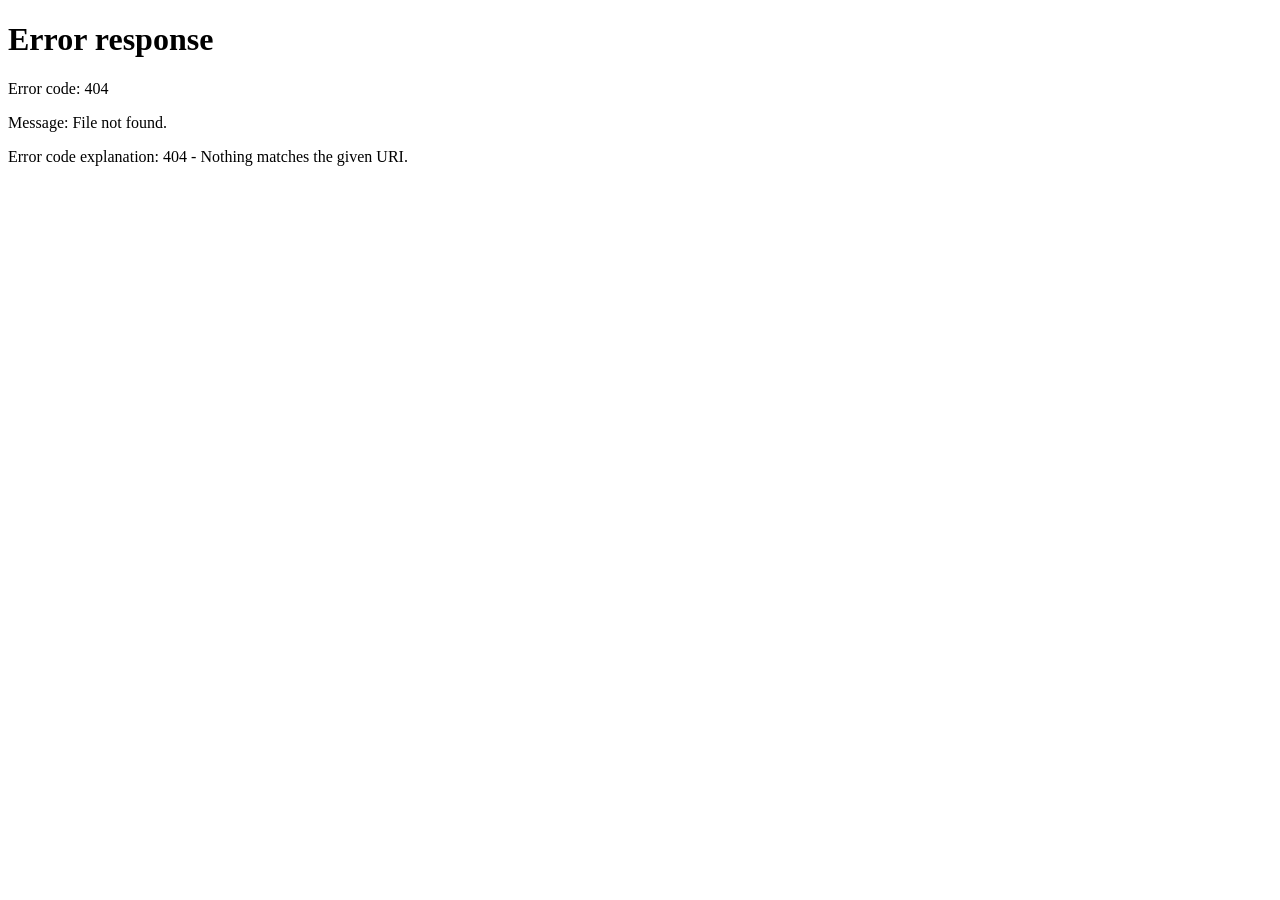
==== index.html @ 17469f65 "Create index.html" ====
<!doctype html>
<html lang="en">

<head>
  <meta charset="utf-8">
  <title>FoodConnect</title>
  <meta name="viewport" content="width=device-width,initial-scale=1">
  <meta http-equiv="refresh" content="0; url=about.html">
</head>

<body></body>

</html>
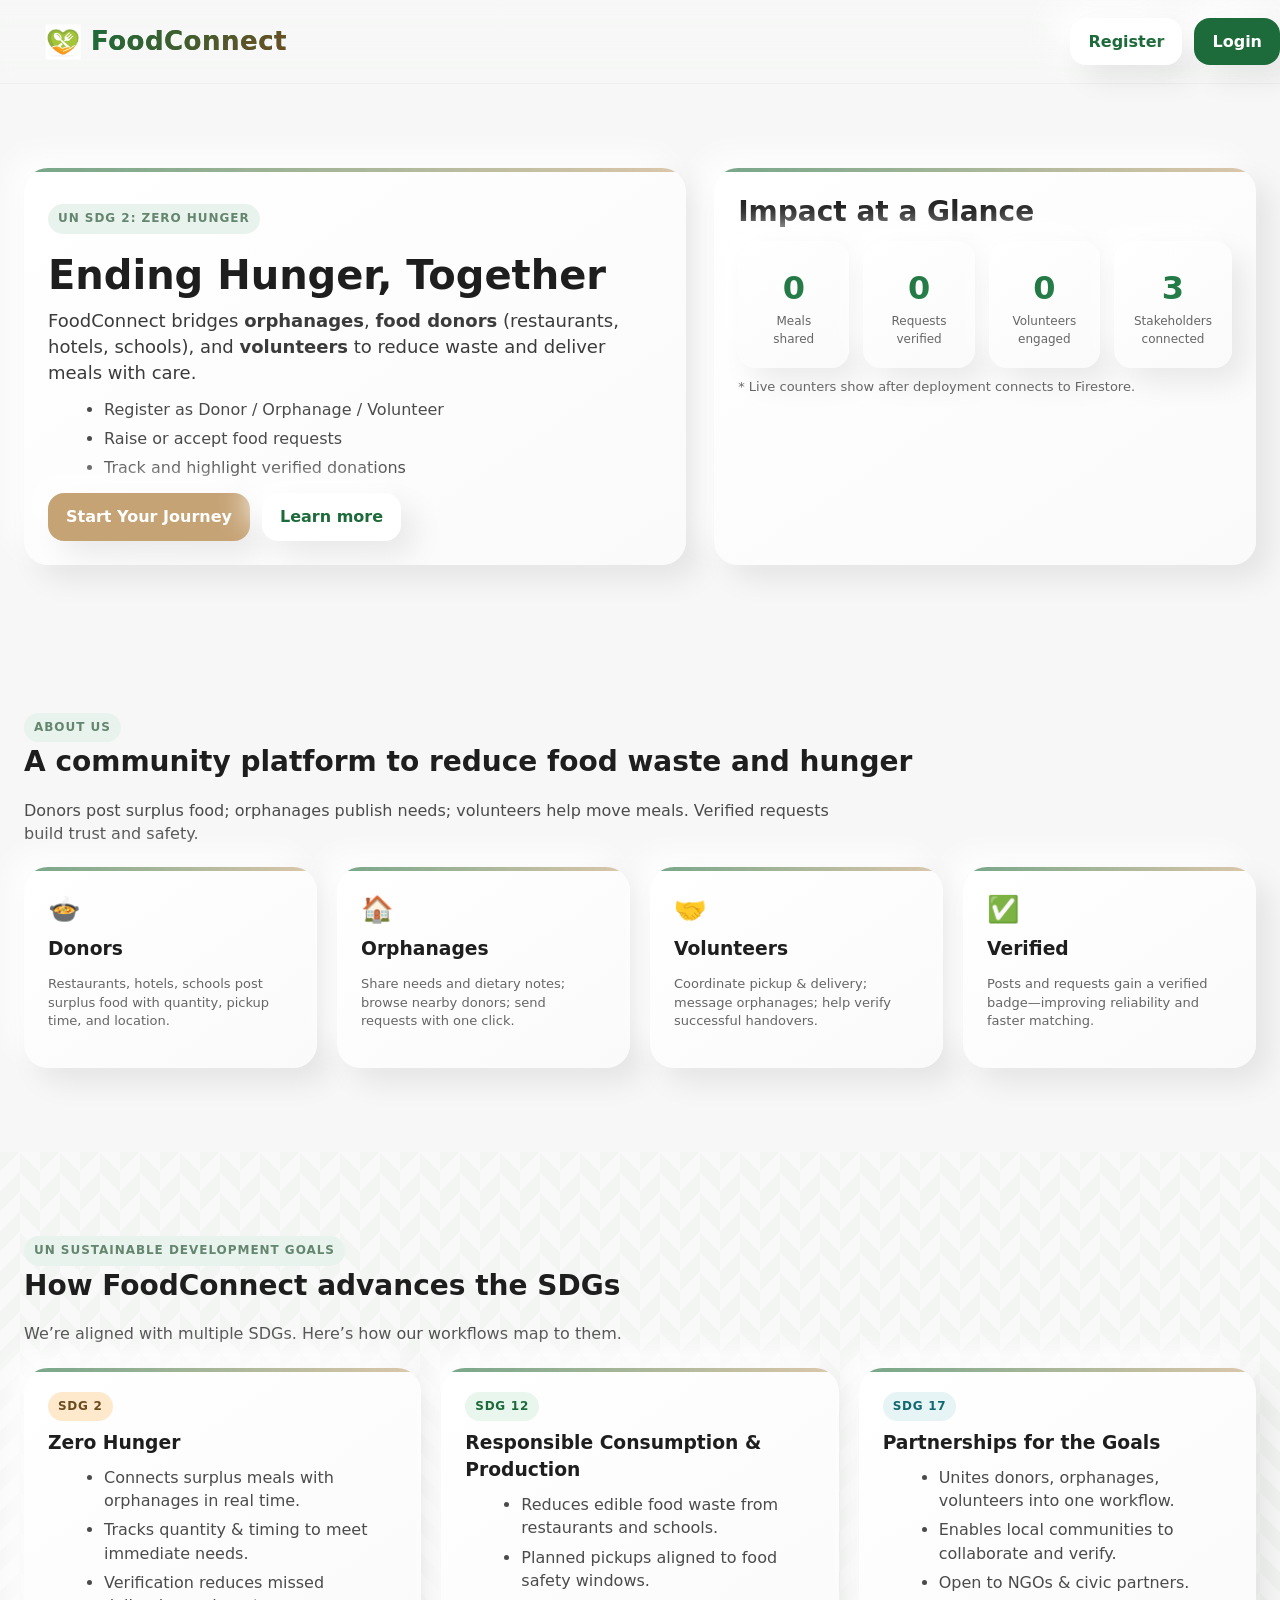
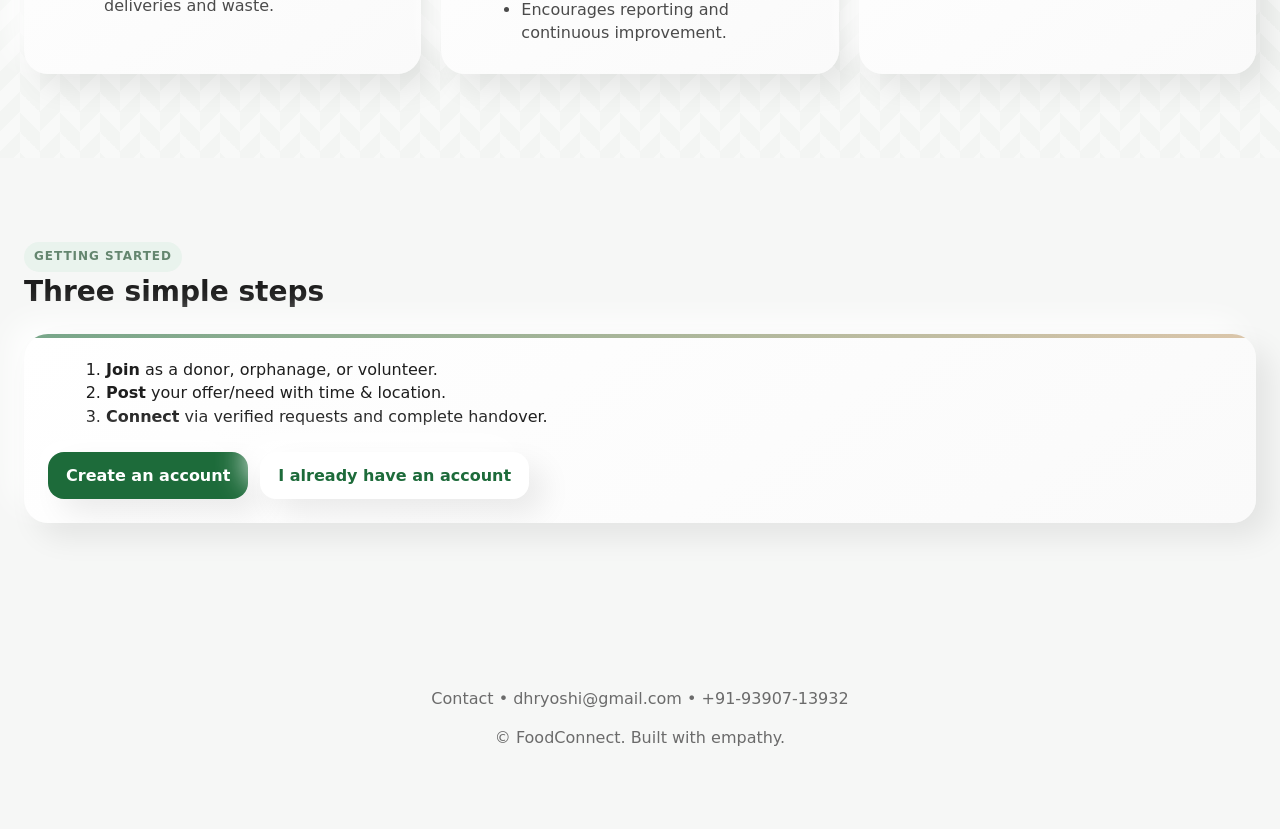
==== commit 3bf03ea7: "Update index.html" ====
--- a/index.html
+++ b/index.html
@@ -6,6 +6,7 @@
   <title>FoodConnect</title>
   <meta name="viewport" content="width=device-width,initial-scale=1">
   <meta http-equiv="refresh" content="0; url=about.html">
+  <link rel="icon" href="foodconnect-logo.png">
 </head>
 
 <body></body>
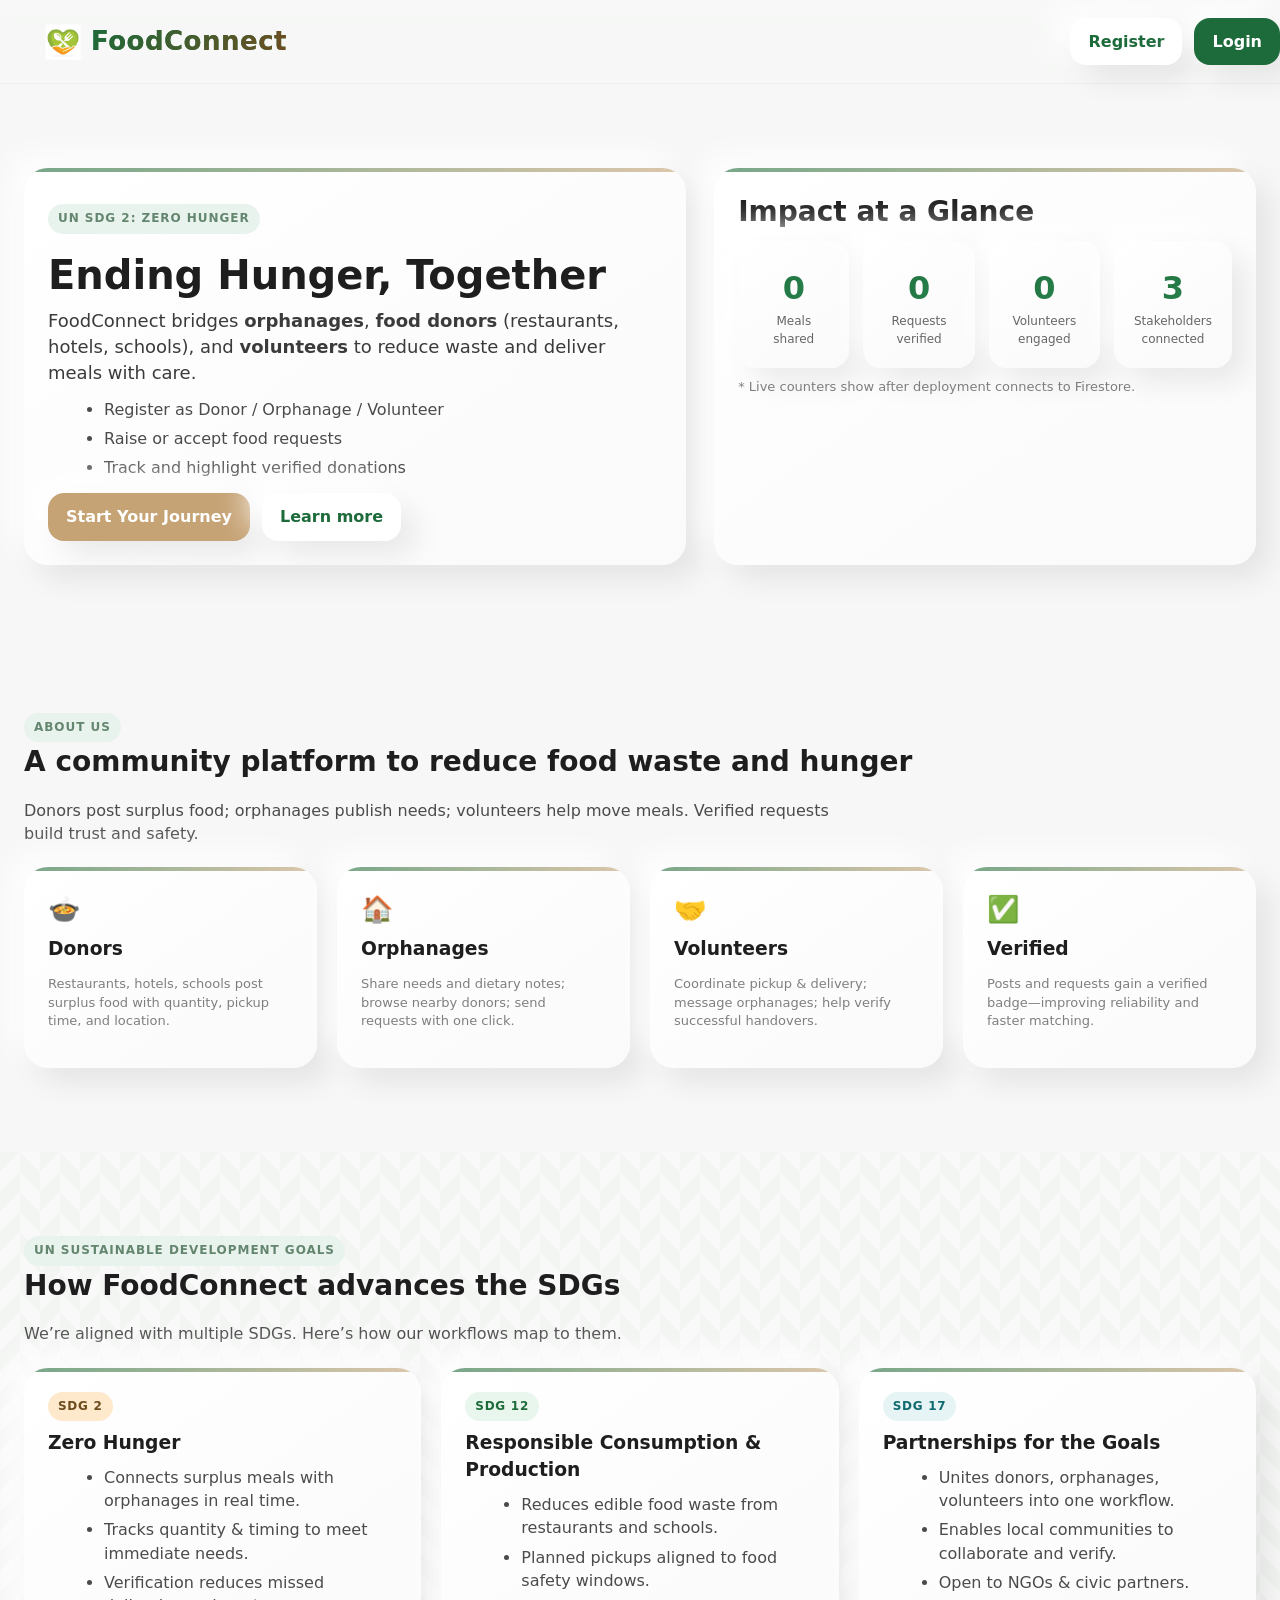
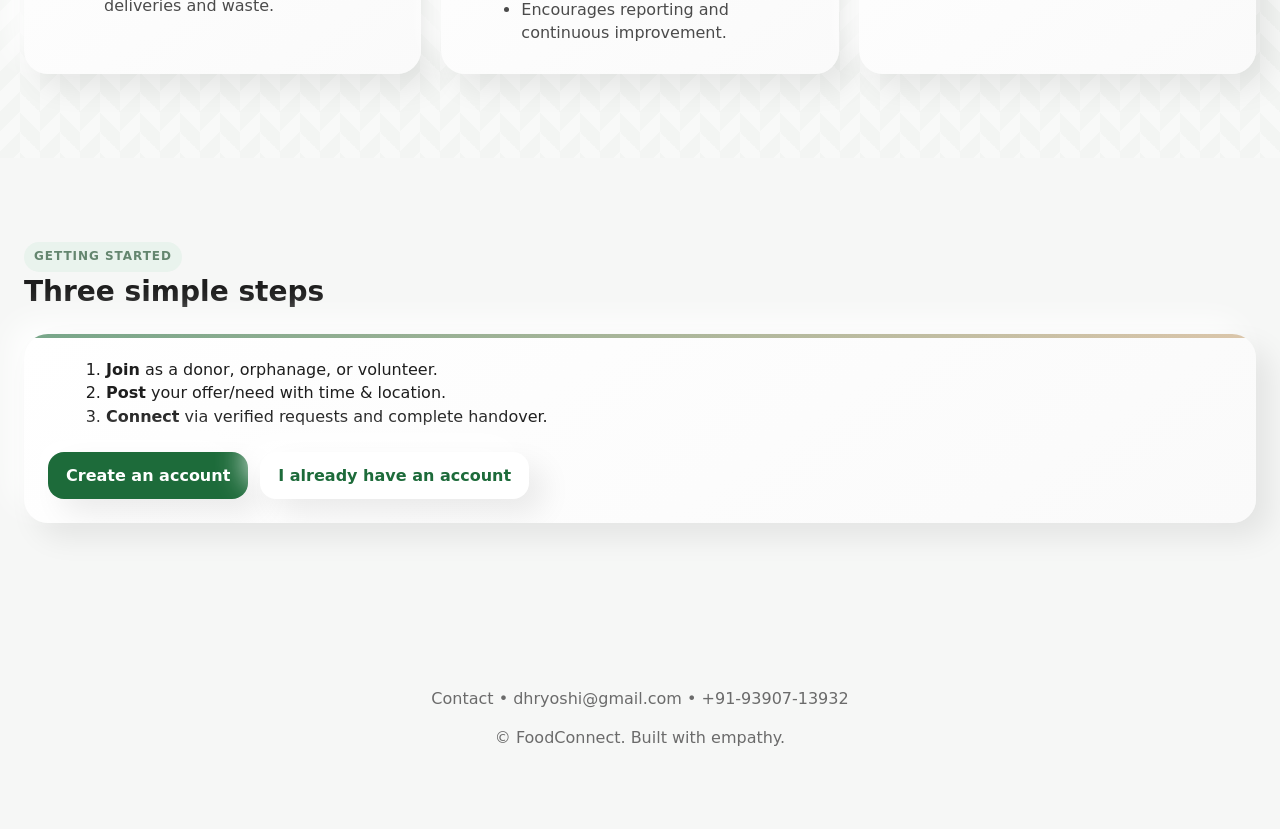
==== commit e5d18625: "Update index.html" ====
--- a/index.html
+++ b/index.html
@@ -6,7 +6,7 @@
   <title>FoodConnect</title>
   <meta name="viewport" content="width=device-width,initial-scale=1">
   <meta http-equiv="refresh" content="0; url=about.html">
-  <link rel="icon" href="foodconnect-logo.png">
+  <link rel="icon" href="/foodconnect-logo.png">
 </head>
 
 <body></body>
